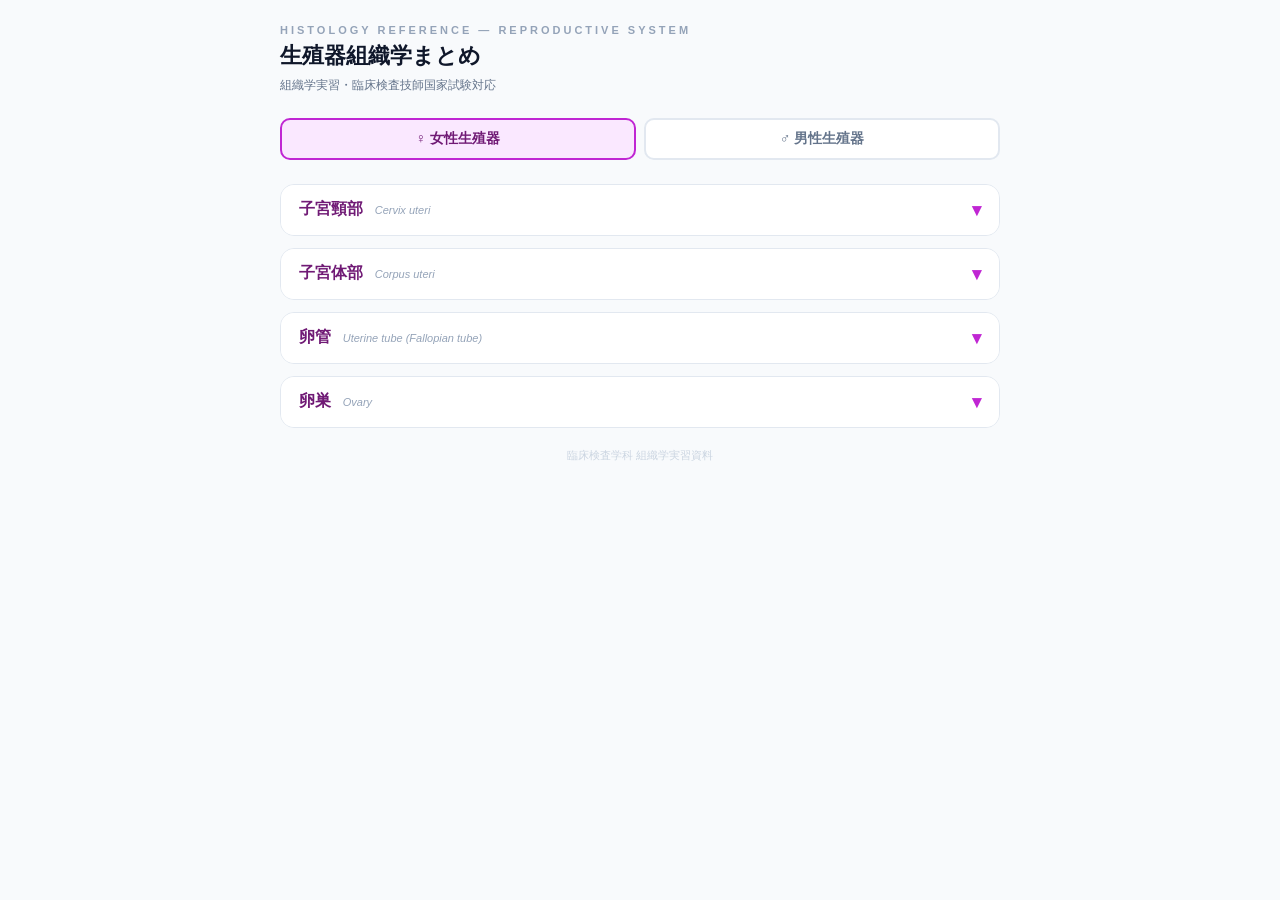
==== index.html @ 0b5ce3b3 "初回アップしたjsxファイルをHTML形式に変換" ====
<!DOCTYPE html>
<html lang="ja">
<head>
<meta charset="UTF-8">
<meta name="viewport" content="width=device-width, initial-scale=1.0">
<title>生殖器組織学まとめ｜組織学実習資料</title>
<style>
  * { box-sizing: border-box; margin: 0; padding: 0; }
  body {
    font-family: 'Hiragino Kaku Gothic ProN', 'Noto Sans JP', sans-serif;
    background: #f8fafc;
    color: #1e293b;
    min-height: 100vh;
    padding: 24px 16px;
  }
  .container { max-width: 720px; margin: 0 auto; }

  .header { margin-bottom: 24px; }
  .header-label {
    font-size: 11px; font-weight: 700; letter-spacing: 3px;
    color: #94a3b8; text-transform: uppercase; margin-bottom: 6px;
  }
  .header h1 { font-size: 22px; font-weight: 800; color: #0f172a; line-height: 1.3; }
  .header p { font-size: 12px; color: #64748b; margin-top: 6px; }

  .tabs { display: flex; gap: 8px; margin-bottom: 24px; }
  .tab {
    flex: 1; padding: 10px 0; border-radius: 10px; border: 2px solid #e2e8f0;
    background: #fff; color: #64748b; font-weight: 700; font-size: 14px;
    cursor: pointer; transition: all .15s; font-family: inherit;
  }
  .tab.active-female {
    border-color: #c026d3; background: #fae8ff; color: #701a75;
  }
  .tab.active-male {
    border-color: #2563eb; background: #dbeafe; color: #1e3a8a;
  }

  .organ-card {
    margin-bottom: 12px; border-radius: 14px; border: 1.5px solid #e2e8f0;
    overflow: hidden; background: #fff;
  }
  .organ-card.open-female { border-color: #e879f9; box-shadow: 0 4px 16px #c026d322; }
  .organ-card.open-male   { border-color: #60a5fa; box-shadow: 0 4px 16px #2563eb22; }

  .organ-header {
    width: 100%; display: flex; align-items: center; justify-content: space-between;
    padding: 14px 18px; background: #fff; border: none; cursor: pointer; text-align: left;
    font-family: inherit;
  }
  .organ-header.open-female { background: #fae8ff; }
  .organ-header.open-male   { background: #dbeafe; }

  .organ-name { font-size: 16px; font-weight: 800; }
  .female .organ-name { color: #701a75; }
  .male   .organ-name { color: #1e3a8a; }
  .organ-en { font-size: 11px; color: #94a3b8; margin-left: 8px; font-style: italic; }

  .organ-arrow { font-size: 18px; font-weight: 700; transition: transform .2s; }
  .female .organ-arrow { color: #c026d3; }
  .male   .organ-arrow { color: #2563eb; }
  .organ-arrow.open { transform: rotate(180deg); }

  .organ-body { padding: 0 12px 12px; display: none; }
  .organ-body.open { display: block; }

  .section-card {
    margin-top: 8px; border-radius: 10px; border: 1px solid #f1f5f9; overflow: hidden;
  }
  .section-card.open-female { border-color: #e879f9; }
  .section-card.open-male   { border-color: #60a5fa; }

  .section-header {
    width: 100%; display: flex; align-items: center; justify-content: space-between;
    padding: 10px 14px; background: #f8fafc; border: none; cursor: pointer;
    text-align: left; font-family: inherit;
  }
  .section-header.open-female { background: #c026d312; }
  .section-header.open-male   { background: #2563eb12; }

  .section-title { font-size: 13px; font-weight: 700; color: #334155; }
  .section-title.open-female { color: #701a75; }
  .section-title.open-male   { color: #1e3a8a; }

  .section-arrow { font-size: 14px; transition: transform .2s; }
  .female .section-arrow { color: #c026d3; }
  .male   .section-arrow { color: #2563eb; }
  .section-arrow.open { transform: rotate(90deg); }

  .section-body { display: none; padding: 10px 14px 10px 28px; list-style: none; }
  .section-body.open { display: block; }

  .section-body li {
    position: relative; font-size: 13px; color: #1e293b;
    line-height: 1.7; padding-left: 12px; margin-bottom: 4px;
  }
  .section-body li::before {
    content: ''; position: absolute; left: 0; top: 8px;
    width: 5px; height: 5px; border-radius: 50%;
  }
  .female .section-body li::before { background: #c026d3; }
  .male   .section-body li::before { background: #2563eb; }

  .footer { text-align: center; font-size: 11px; color: #cbd5e1; margin-top: 20px; }
</style>
</head>
<body>
<div class="container">
  <div class="header">
    <div class="header-label">Histology Reference — Reproductive System</div>
    <h1>生殖器組織学まとめ</h1>
    <p>組織学実習・臨床検査技師国家試験対応</p>
  </div>

  <div class="tabs">
    <button class="tab active-female" onclick="switchTab('female')">♀ 女性生殖器</button>
    <button class="tab" id="tab-male" onclick="switchTab('male')">♂ 男性生殖器</button>
  </div>

  <div id="content"></div>
  <div class="footer">臨床検査学科 組織学実習資料</div>
</div>

<script>
const data = {
  female: [
    {
      organ: "子宮頸部", en: "Cervix uteri",
      sections: [
        { title: "外子宮口・扁平上皮部（外頸部）", items: ["重層扁平上皮（非角化性）が被覆","基底層 → 傍基底層 → 中間層 → 表層の成熟過程","表層細胞は核濃縮＋糖原を豊富に含む（PAS陽性）"] },
        { title: "頸管粘膜（内頸部）", items: ["単層円柱上皮（粘液産生細胞）","粘液は淡明・泡沫状（HE染色で淡染）","腺窩（crypts）：陥入構造、真の腺ではない","間質は線維性結合組織＋少量平滑筋"] },
        { title: "扁平円柱上皮境界（SCJ）", items: ["移行帯（transformation zone）：異形成・癌の好発部位","扁平上皮化生（squamous metaplasia）が生理的に生じる","予備細胞（reserve cells）が化生の起源"] },
        { title: "臨床検査・細胞診のポイント", items: ["Pap smear：SCJからの採取が必須","コイロサイト（HPV感染）：核周囲空胞＋核異型","CIN（頸部上皮内腫瘍）：基底側から上皮内に異型細胞"] }
      ]
    },
    {
      organ: "子宮体部", en: "Corpus uteri",
      sections: [
        { title: "子宮内膜", items: ["機能層（stratum functionale）：月経で脱落","基底層（stratum basale）：脱落せず、再生の起源","腺上皮：単層円柱上皮（増殖期＝直管腺、分泌期＝鋸歯状・螺旋腺）","間質：紡錘形細胞、血管（渦巻き動脈）豊富"] },
        { title: "月経周期による変化", items: ["増殖期（卵胞期）：腺上皮核分裂増加、間質浮腫","分泌期（黄体期）：核下空胞→核上空胞→腺腔内分泌物蓄積","月経期：フィブリン血栓＋壊死組織＋好中球浸潤"] },
        { title: "子宮筋層", items: ["平滑筋束が縦・輪・斜に交錯（3層構造）","筋腫（leiomyoma）：良性、渦巻き状配列、マッソン染色で識別しやすい"] },
        { title: "臨床検査・細胞診のポイント", items: ["子宮内膜癌（類内膜癌 type I）：増殖期様の異型腺管が密集","漿液性癌（type II）：乳頭状構造＋強い核異型","内膜細胞診：核肥大・核小体明瞭・細胞質少量"] }
      ]
    },
    {
      organ: "卵管", en: "Uterine tube (Fallopian tube)",
      sections: [
        { title: "壁の構造", items: ["粘膜：複雑な縦走ひだ（最も発達：膨大部）","上皮：単層円柱上皮（線毛細胞＋分泌細胞＋楔状細胞）","固有筋層：内輪・外縦の平滑筋","漿膜：中皮（単層扁平）"] },
        { title: "部位別特徴", items: ["間質部：粘膜ひだ少、管腔最狭","峡部：壁厚、筋層発達","膨大部：粘膜ひだ最も複雑、受精の場","漏斗部（采部）：采（fimbriae）が卵子捕捉"] },
        { title: "臨床検査のポイント", items: ["異所性妊娠（子宮外妊娠）：膨大部に最多","卵管炎：粘膜ひだの癒合・消失、好中球浸潤"] }
      ]
    },
    {
      organ: "卵巣", en: "Ovary",
      sections: [
        { title: "皮質", items: ["表層上皮（胚上皮）：単層立方〜扁平上皮","白膜（tunica albuginea）：線維性結合組織","卵胞の発育段階：原始卵胞→一次卵胞→二次卵胞→グラーフ卵胞","顆粒膜細胞（granulosa cells）：卵胞壁を形成、エストロゲン産生","莢膜細胞（theca cells）：内・外莢膜、アンドロゲン産生（→顆粒膜でE2変換）"] },
        { title: "黄体・白体", items: ["黄体（corpus luteum）：排卵後、顆粒膜黄体化細胞＋莢膜黄体化細胞","顆粒膜黄体化細胞：大型、淡明細胞質、プロゲステロン産生","白体（corpus albicans）：黄体退縮後の硝子化瘢痕"] },
        { title: "髄質", items: ["血管・リンパ管・神経豊富な疎性結合組織","門細胞（hilus cells）：アンドロゲン産生（Reinke結晶は少量）"] },
        { title: "臨床検査のポイント", items: ["嚢胞性腫瘍：漿液性（単純上皮）・粘液性（杯細胞様）の上皮型識別重要","顆粒膜細胞腫：Call-Exner小体（微小卵胞様構造）が特徴","胚細胞腫瘍：未熟奇形腫、ディスゲルミノーマ等"] }
      ]
    }
  ],
  male: [
    {
      organ: "精巣", en: "Testis",
      sections: [
        { title: "精細管（seminiferous tubule）", items: ["精子形成上皮：精祖細胞→精母細胞→精子細胞→精子","セルトリ細胞（Sertoli cells）：精細管内腔まで達する、血液精巣関門（BTB）形成","BTB：セルトリ細胞間tight junction、減数分裂細胞を免疫から隔離","精子完成（spermiation）：精子頭部の核濃縮・先体形成・鞭毛形成"] },
        { title: "間質（ライディッヒ細胞）", items: ["ライディッヒ細胞（Leydig cells）：精細管間に散在、多角形・好酸性","テストステロン産生（LH刺激）","Reinke結晶：棒状ないし六角形の細胞内結晶（電顕レベル、光顕では稀）"] },
        { title: "精巣上体・精管", items: ["精巣上体上皮：偽重層円柱上皮＋静線毛（stereocilia）","精管：三層の平滑筋（内縦・中輪・外縦）、強い蠕動で精子輸送"] },
        { title: "臨床検査のポイント", items: ["精巣腫瘍：胚細胞腫瘍が95%（セミノーマ・非セミノーマ）","セミノーマ：大型均一な細胞＋リンパ球浸潤","不妊：精液検査、精子形成能評価に組織所見が重要"] }
      ]
    },
    {
      organ: "前立腺", en: "Prostate",
      sections: [
        { title: "腺構造", items: ["複合管状胞状腺：単層〜偽重層円柱上皮（分泌細胞）＋基底細胞","基底細胞：小型扁平、CK5/6陽性、幹細胞的役割","前立腺小体（corpora amylacea）：同心円状石灰化物、加齢で増加","間質：線維筋性間質（平滑筋＋膠原線維）が豊富"] },
        { title: "区域（zone）別", items: ["移行域（TZ）：BPH（良性前立腺過形成）の好発部位","辺縁域（PZ）：腺癌の好発部位（約70%）","中心域（CZ）：射精管周囲、癌は少ない"] },
        { title: "臨床検査のポイント", items: ["PSA（前立腺特異抗原）：腺上皮細胞が産生、血清マーカー","前立腺癌：腺管構造の異型・浸潤、Gleason grading（腺管パターンで5段階）","BPH：移行域の腺管＋平滑筋の過形成、基底細胞保持","PIN（前立腺上皮内腫瘍）：基底細胞層残存＋核異型"] }
      ]
    }
  ]
};

let currentTab = 'female';
const openOrgans = {};
const openSections = {};

function switchTab(tab) {
  currentTab = tab;
  document.querySelectorAll('.tab').forEach(t => {
    t.className = 'tab';
    if (t.id === 'tab-male' && tab === 'male') t.classList.add('active-male');
    if (!t.id && tab === 'female') t.classList.add('active-female');
  });
  render();
}

function toggleOrgan(key) {
  openOrgans[key] = !openOrgans[key];
  render();
}

function toggleSection(key) {
  openSections[key] = !openSections[key];
  render();
}

function render() {
  const items = data[currentTab];
  const gender = currentTab;
  let html = '';

  items.forEach((organ, oi) => {
    const oKey = `${gender}-${oi}`;
    const isOpen = !!openOrgans[oKey];
    const openClass = isOpen ? `open-${gender}` : '';

    html += `
      <div class="organ-card ${gender} ${openClass}">
        <button class="organ-header ${openClass}" onclick="toggleOrgan('${oKey}')">
          <div>
            <span class="organ-name">${organ.organ}</span>
            <span class="organ-en">${organ.en}</span>
          </div>
          <span class="organ-arrow ${isOpen ? 'open' : ''}">▾</span>
        </button>
        <div class="organ-body ${isOpen ? 'open' : ''}">
    `;

    organ.sections.forEach((sec, si) => {
      const sKey = `${oKey}-${si}`;
      const secOpen = !!openSections[sKey];
      const secOpenClass = secOpen ? `open-${gender}` : '';

      html += `
        <div class="section-card ${secOpenClass}">
          <button class="section-header ${secOpenClass}" onclick="toggleSection('${sKey}')">
            <span class="section-title ${secOpenClass}">${sec.title}</span>
            <span class="section-arrow ${secOpen ? 'open' : ''}">▶</span>
          </button>
          <ul class="section-body ${secOpen ? 'open' : ''}">
            ${sec.items.map(item => `<li>${item}</li>`).join('')}
          </ul>
        </div>
      `;
    });

    html += `</div></div>`;
  });

  document.getElementById('content').innerHTML = html;
}

render();
</script>
</body>
</html>
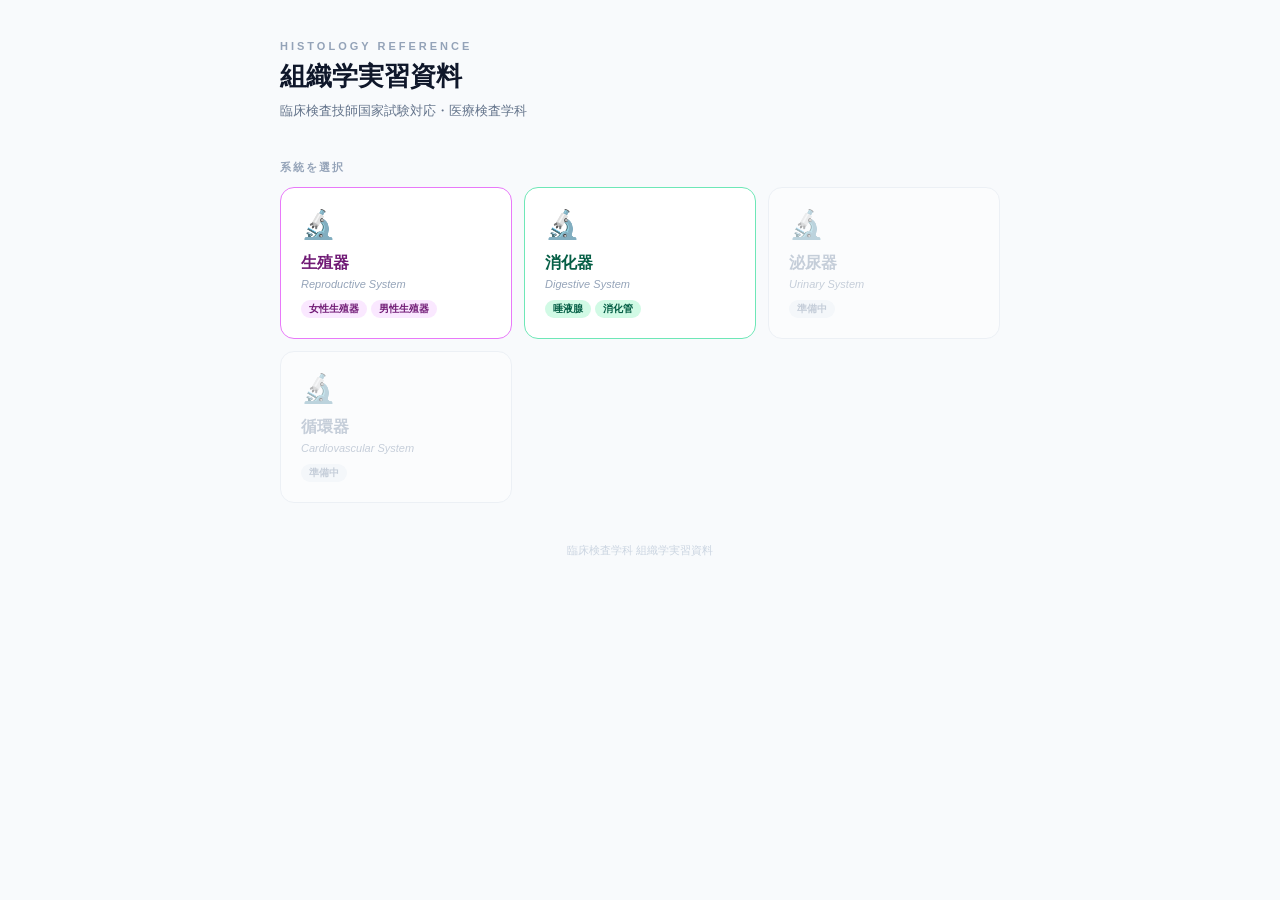
==== commit 6a54fd80: "消化器、消化管のファイルを追加" ====
--- a/index.html
+++ b/index.html
@@ -3,255 +3,109 @@
 <head>
 <meta charset="UTF-8">
 <meta name="viewport" content="width=device-width, initial-scale=1.0">
-<title>生殖器組織学まとめ｜組織学実習資料</title>
+<title>組織学実習資料｜神戸常盤大学 医療検査学科</title>
 <style>
   * { box-sizing: border-box; margin: 0; padding: 0; }
   body {
     font-family: 'Hiragino Kaku Gothic ProN', 'Noto Sans JP', sans-serif;
-    background: #f8fafc;
-    color: #1e293b;
-    min-height: 100vh;
-    padding: 24px 16px;
+    background: #f8fafc; color: #1e293b; min-height: 100vh;
+    padding: 40px 16px;
   }
   .container { max-width: 720px; margin: 0 auto; }
 
-  .header { margin-bottom: 24px; }
+  .header { margin-bottom: 40px; }
   .header-label {
     font-size: 11px; font-weight: 700; letter-spacing: 3px;
-    color: #94a3b8; text-transform: uppercase; margin-bottom: 6px;
+    color: #94a3b8; text-transform: uppercase; margin-bottom: 8px;
   }
-  .header h1 { font-size: 22px; font-weight: 800; color: #0f172a; line-height: 1.3; }
-  .header p { font-size: 12px; color: #64748b; margin-top: 6px; }
+  .header h1 { font-size: 26px; font-weight: 800; color: #0f172a; line-height: 1.3; }
+  .header p { font-size: 13px; color: #64748b; margin-top: 8px; }
 
-  .tabs { display: flex; gap: 8px; margin-bottom: 24px; }
-  .tab {
-    flex: 1; padding: 10px 0; border-radius: 10px; border: 2px solid #e2e8f0;
-    background: #fff; color: #64748b; font-weight: 700; font-size: 14px;
-    cursor: pointer; transition: all .15s; font-family: inherit;
-  }
-  .tab.active-female {
-    border-color: #c026d3; background: #fae8ff; color: #701a75;
-  }
-  .tab.active-male {
-    border-color: #2563eb; background: #dbeafe; color: #1e3a8a;
+  .section-label {
+    font-size: 11px; font-weight: 700; letter-spacing: 2px;
+    color: #94a3b8; text-transform: uppercase; margin-bottom: 12px;
   }
 
-  .organ-card {
-    margin-bottom: 12px; border-radius: 14px; border: 1.5px solid #e2e8f0;
-    overflow: hidden; background: #fff;
+  .card-grid { display: grid; grid-template-columns: repeat(auto-fit, minmax(200px, 1fr)); gap: 12px; margin-bottom: 32px; }
+
+  .card {
+    display: block; text-decoration: none;
+    background: #fff; border-radius: 14px; border: 1.5px solid #e2e8f0;
+    padding: 20px; cursor: pointer; transition: all .15s;
   }
-  .organ-card.open-female { border-color: #e879f9; box-shadow: 0 4px 16px #c026d322; }
-  .organ-card.open-male   { border-color: #60a5fa; box-shadow: 0 4px 16px #2563eb22; }
+  .card:hover { transform: translateY(-2px); box-shadow: 0 8px 24px #00000012; }
 
-  .organ-header {
-    width: 100%; display: flex; align-items: center; justify-content: space-between;
-    padding: 14px 18px; background: #fff; border: none; cursor: pointer; text-align: left;
-    font-family: inherit;
+  .card-icon { font-size: 28px; margin-bottom: 12px; }
+  .card-title { font-size: 16px; font-weight: 800; margin-bottom: 4px; }
+  .card-sub { font-size: 11px; color: #94a3b8; font-style: italic; margin-bottom: 10px; }
+  .card-tags { display: flex; flex-wrap: wrap; gap: 4px; }
+  .tag {
+    font-size: 10px; font-weight: 600; padding: 2px 8px;
+    border-radius: 20px;
   }
-  .organ-header.open-female { background: #fae8ff; }
-  .organ-header.open-male   { background: #dbeafe; }
 
-  .organ-name { font-size: 16px; font-weight: 800; }
-  .female .organ-name { color: #701a75; }
-  .male   .organ-name { color: #1e3a8a; }
-  .organ-en { font-size: 11px; color: #94a3b8; margin-left: 8px; font-style: italic; }
+  .card-reproductive { border-color: #e879f9; }
+  .card-reproductive:hover { box-shadow: 0 8px 24px #c026d322; }
+  .card-reproductive .card-title { color: #701a75; }
+  .card-reproductive .tag { background: #fae8ff; color: #701a75; }
 
-  .organ-arrow { font-size: 18px; font-weight: 700; transition: transform .2s; }
-  .female .organ-arrow { color: #c026d3; }
-  .male   .organ-arrow { color: #2563eb; }
-  .organ-arrow.open { transform: rotate(180deg); }
+  .card-digestive { border-color: #6ee7b7; }
+  .card-digestive:hover { box-shadow: 0 8px 24px #10b98122; }
+  .card-digestive .card-title { color: #065f46; }
+  .card-digestive .tag { background: #d1fae5; color: #065f46; }
 
-  .organ-body { padding: 0 12px 12px; display: none; }
-  .organ-body.open { display: block; }
+  .card-coming {
+    border-color: #e2e8f0; opacity: 0.5; cursor: default; pointer-events: none;
+  }
+  .card-coming .card-title { color: #94a3b8; }
+  .card-coming .tag { background: #f1f5f9; color: #94a3b8; }
 
-  .section-card {
-    margin-top: 8px; border-radius: 10px; border: 1px solid #f1f5f9; overflow: hidden;
-  }
-  .section-card.open-female { border-color: #e879f9; }
-  .section-card.open-male   { border-color: #60a5fa; }
-
-  .section-header {
-    width: 100%; display: flex; align-items: center; justify-content: space-between;
-    padding: 10px 14px; background: #f8fafc; border: none; cursor: pointer;
-    text-align: left; font-family: inherit;
-  }
-  .section-header.open-female { background: #c026d312; }
-  .section-header.open-male   { background: #2563eb12; }
-
-  .section-title { font-size: 13px; font-weight: 700; color: #334155; }
-  .section-title.open-female { color: #701a75; }
-  .section-title.open-male   { color: #1e3a8a; }
-
-  .section-arrow { font-size: 14px; transition: transform .2s; }
-  .female .section-arrow { color: #c026d3; }
-  .male   .section-arrow { color: #2563eb; }
-  .section-arrow.open { transform: rotate(90deg); }
-
-  .section-body { display: none; padding: 10px 14px 10px 28px; list-style: none; }
-  .section-body.open { display: block; }
-
-  .section-body li {
-    position: relative; font-size: 13px; color: #1e293b;
-    line-height: 1.7; padding-left: 12px; margin-bottom: 4px;
-  }
-  .section-body li::before {
-    content: ''; position: absolute; left: 0; top: 8px;
-    width: 5px; height: 5px; border-radius: 50%;
-  }
-  .female .section-body li::before { background: #c026d3; }
-  .male   .section-body li::before { background: #2563eb; }
-
-  .footer { text-align: center; font-size: 11px; color: #cbd5e1; margin-top: 20px; }
+  .footer { text-align: center; font-size: 11px; color: #cbd5e1; margin-top: 40px; }
 </style>
 </head>
 <body>
 <div class="container">
   <div class="header">
-    <div class="header-label">Histology Reference — Reproductive System</div>
-    <h1>生殖器組織学まとめ</h1>
-    <p>組織学実習・臨床検査技師国家試験対応</p>
+    <div class="header-label">Histology Reference</div>
+    <h1>組織学実習資料</h1>
+    <p>臨床検査技師国家試験対応・医療検査学科</p>
   </div>
 
-  <div class="tabs">
-    <button class="tab active-female" onclick="switchTab('female')">♀ 女性生殖器</button>
-    <button class="tab" id="tab-male" onclick="switchTab('male')">♂ 男性生殖器</button>
+  <div class="section-label">系統を選択</div>
+  <div class="card-grid">
+    <a class="card card-reproductive" href="reproductive.html">
+      <div class="card-icon">🔬</div>
+      <div class="card-title">生殖器</div>
+      <div class="card-sub">Reproductive System</div>
+      <div class="card-tags">
+        <span class="tag">女性生殖器</span>
+        <span class="tag">男性生殖器</span>
+      </div>
+    </a>
+    <a class="card card-digestive" href="digestive.html">
+      <div class="card-icon">🔬</div>
+      <div class="card-title">消化器</div>
+      <div class="card-sub">Digestive System</div>
+      <div class="card-tags">
+        <span class="tag">唾液腺</span>
+        <span class="tag">消化管</span>
+      </div>
+    </a>
+    <div class="card card-coming">
+      <div class="card-icon">🔬</div>
+      <div class="card-title">泌尿器</div>
+      <div class="card-sub">Urinary System</div>
+      <div class="card-tags"><span class="tag">準備中</span></div>
+    </div>
+    <div class="card card-coming">
+      <div class="card-icon">🔬</div>
+      <div class="card-title">循環器</div>
+      <div class="card-sub">Cardiovascular System</div>
+      <div class="card-tags"><span class="tag">準備中</span></div>
+    </div>
   </div>
 
-  <div id="content"></div>
   <div class="footer">臨床検査学科 組織学実習資料</div>
 </div>
-
-<script>
-const data = {
-  female: [
-    {
-      organ: "子宮頸部", en: "Cervix uteri",
-      sections: [
-        { title: "外子宮口・扁平上皮部（外頸部）", items: ["重層扁平上皮（非角化性）が被覆","基底層 → 傍基底層 → 中間層 → 表層の成熟過程","表層細胞は核濃縮＋糖原を豊富に含む（PAS陽性）"] },
-        { title: "頸管粘膜（内頸部）", items: ["単層円柱上皮（粘液産生細胞）","粘液は淡明・泡沫状（HE染色で淡染）","腺窩（crypts）：陥入構造、真の腺ではない","間質は線維性結合組織＋少量平滑筋"] },
-        { title: "扁平円柱上皮境界（SCJ）", items: ["移行帯（transformation zone）：異形成・癌の好発部位","扁平上皮化生（squamous metaplasia）が生理的に生じる","予備細胞（reserve cells）が化生の起源"] },
-        { title: "臨床検査・細胞診のポイント", items: ["Pap smear：SCJからの採取が必須","コイロサイト（HPV感染）：核周囲空胞＋核異型","CIN（頸部上皮内腫瘍）：基底側から上皮内に異型細胞"] }
-      ]
-    },
-    {
-      organ: "子宮体部", en: "Corpus uteri",
-      sections: [
-        { title: "子宮内膜", items: ["機能層（stratum functionale）：月経で脱落","基底層（stratum basale）：脱落せず、再生の起源","腺上皮：単層円柱上皮（増殖期＝直管腺、分泌期＝鋸歯状・螺旋腺）","間質：紡錘形細胞、血管（渦巻き動脈）豊富"] },
-        { title: "月経周期による変化", items: ["増殖期（卵胞期）：腺上皮核分裂増加、間質浮腫","分泌期（黄体期）：核下空胞→核上空胞→腺腔内分泌物蓄積","月経期：フィブリン血栓＋壊死組織＋好中球浸潤"] },
-        { title: "子宮筋層", items: ["平滑筋束が縦・輪・斜に交錯（3層構造）","筋腫（leiomyoma）：良性、渦巻き状配列、マッソン染色で識別しやすい"] },
-        { title: "臨床検査・細胞診のポイント", items: ["子宮内膜癌（類内膜癌 type I）：増殖期様の異型腺管が密集","漿液性癌（type II）：乳頭状構造＋強い核異型","内膜細胞診：核肥大・核小体明瞭・細胞質少量"] }
-      ]
-    },
-    {
-      organ: "卵管", en: "Uterine tube (Fallopian tube)",
-      sections: [
-        { title: "壁の構造", items: ["粘膜：複雑な縦走ひだ（最も発達：膨大部）","上皮：単層円柱上皮（線毛細胞＋分泌細胞＋楔状細胞）","固有筋層：内輪・外縦の平滑筋","漿膜：中皮（単層扁平）"] },
-        { title: "部位別特徴", items: ["間質部：粘膜ひだ少、管腔最狭","峡部：壁厚、筋層発達","膨大部：粘膜ひだ最も複雑、受精の場","漏斗部（采部）：采（fimbriae）が卵子捕捉"] },
-        { title: "臨床検査のポイント", items: ["異所性妊娠（子宮外妊娠）：膨大部に最多","卵管炎：粘膜ひだの癒合・消失、好中球浸潤"] }
-      ]
-    },
-    {
-      organ: "卵巣", en: "Ovary",
-      sections: [
-        { title: "皮質", items: ["表層上皮（胚上皮）：単層立方〜扁平上皮","白膜（tunica albuginea）：線維性結合組織","卵胞の発育段階：原始卵胞→一次卵胞→二次卵胞→グラーフ卵胞","顆粒膜細胞（granulosa cells）：卵胞壁を形成、エストロゲン産生","莢膜細胞（theca cells）：内・外莢膜、アンドロゲン産生（→顆粒膜でE2変換）"] },
-        { title: "黄体・白体", items: ["黄体（corpus luteum）：排卵後、顆粒膜黄体化細胞＋莢膜黄体化細胞","顆粒膜黄体化細胞：大型、淡明細胞質、プロゲステロン産生","白体（corpus albicans）：黄体退縮後の硝子化瘢痕"] },
-        { title: "髄質", items: ["血管・リンパ管・神経豊富な疎性結合組織","門細胞（hilus cells）：アンドロゲン産生（Reinke結晶は少量）"] },
-        { title: "臨床検査のポイント", items: ["嚢胞性腫瘍：漿液性（単純上皮）・粘液性（杯細胞様）の上皮型識別重要","顆粒膜細胞腫：Call-Exner小体（微小卵胞様構造）が特徴","胚細胞腫瘍：未熟奇形腫、ディスゲルミノーマ等"] }
-      ]
-    }
-  ],
-  male: [
-    {
-      organ: "精巣", en: "Testis",
-      sections: [
-        { title: "精細管（seminiferous tubule）", items: ["精子形成上皮：精祖細胞→精母細胞→精子細胞→精子","セルトリ細胞（Sertoli cells）：精細管内腔まで達する、血液精巣関門（BTB）形成","BTB：セルトリ細胞間tight junction、減数分裂細胞を免疫から隔離","精子完成（spermiation）：精子頭部の核濃縮・先体形成・鞭毛形成"] },
-        { title: "間質（ライディッヒ細胞）", items: ["ライディッヒ細胞（Leydig cells）：精細管間に散在、多角形・好酸性","テストステロン産生（LH刺激）","Reinke結晶：棒状ないし六角形の細胞内結晶（電顕レベル、光顕では稀）"] },
-        { title: "精巣上体・精管", items: ["精巣上体上皮：偽重層円柱上皮＋静線毛（stereocilia）","精管：三層の平滑筋（内縦・中輪・外縦）、強い蠕動で精子輸送"] },
-        { title: "臨床検査のポイント", items: ["精巣腫瘍：胚細胞腫瘍が95%（セミノーマ・非セミノーマ）","セミノーマ：大型均一な細胞＋リンパ球浸潤","不妊：精液検査、精子形成能評価に組織所見が重要"] }
-      ]
-    },
-    {
-      organ: "前立腺", en: "Prostate",
-      sections: [
-        { title: "腺構造", items: ["複合管状胞状腺：単層〜偽重層円柱上皮（分泌細胞）＋基底細胞","基底細胞：小型扁平、CK5/6陽性、幹細胞的役割","前立腺小体（corpora amylacea）：同心円状石灰化物、加齢で増加","間質：線維筋性間質（平滑筋＋膠原線維）が豊富"] },
-        { title: "区域（zone）別", items: ["移行域（TZ）：BPH（良性前立腺過形成）の好発部位","辺縁域（PZ）：腺癌の好発部位（約70%）","中心域（CZ）：射精管周囲、癌は少ない"] },
-        { title: "臨床検査のポイント", items: ["PSA（前立腺特異抗原）：腺上皮細胞が産生、血清マーカー","前立腺癌：腺管構造の異型・浸潤、Gleason grading（腺管パターンで5段階）","BPH：移行域の腺管＋平滑筋の過形成、基底細胞保持","PIN（前立腺上皮内腫瘍）：基底細胞層残存＋核異型"] }
-      ]
-    }
-  ]
-};
-
-let currentTab = 'female';
-const openOrgans = {};
-const openSections = {};
-
-function switchTab(tab) {
-  currentTab = tab;
-  document.querySelectorAll('.tab').forEach(t => {
-    t.className = 'tab';
-    if (t.id === 'tab-male' && tab === 'male') t.classList.add('active-male');
-    if (!t.id && tab === 'female') t.classList.add('active-female');
-  });
-  render();
-}
-
-function toggleOrgan(key) {
-  openOrgans[key] = !openOrgans[key];
-  render();
-}
-
-function toggleSection(key) {
-  openSections[key] = !openSections[key];
-  render();
-}
-
-function render() {
-  const items = data[currentTab];
-  const gender = currentTab;
-  let html = '';
-
-  items.forEach((organ, oi) => {
-    const oKey = `${gender}-${oi}`;
-    const isOpen = !!openOrgans[oKey];
-    const openClass = isOpen ? `open-${gender}` : '';
-
-    html += `
-      <div class="organ-card ${gender} ${openClass}">
-        <button class="organ-header ${openClass}" onclick="toggleOrgan('${oKey}')">
-          <div>
-            <span class="organ-name">${organ.organ}</span>
-            <span class="organ-en">${organ.en}</span>
-          </div>
-          <span class="organ-arrow ${isOpen ? 'open' : ''}">▾</span>
-        </button>
-        <div class="organ-body ${isOpen ? 'open' : ''}">
-    `;
-
-    organ.sections.forEach((sec, si) => {
-      const sKey = `${oKey}-${si}`;
-      const secOpen = !!openSections[sKey];
-      const secOpenClass = secOpen ? `open-${gender}` : '';
-
-      html += `
-        <div class="section-card ${secOpenClass}">
-          <button class="section-header ${secOpenClass}" onclick="toggleSection('${sKey}')">
-            <span class="section-title ${secOpenClass}">${sec.title}</span>
-            <span class="section-arrow ${secOpen ? 'open' : ''}">▶</span>
-          </button>
-          <ul class="section-body ${secOpen ? 'open' : ''}">
-            ${sec.items.map(item => `<li>${item}</li>`).join('')}
-          </ul>
-        </div>
-      `;
-    });
-
-    html += `</div></div>`;
-  });
-
-  document.getElementById('content').innerHTML = html;
-}
-
-render();
-</script>
 </body>
 </html>
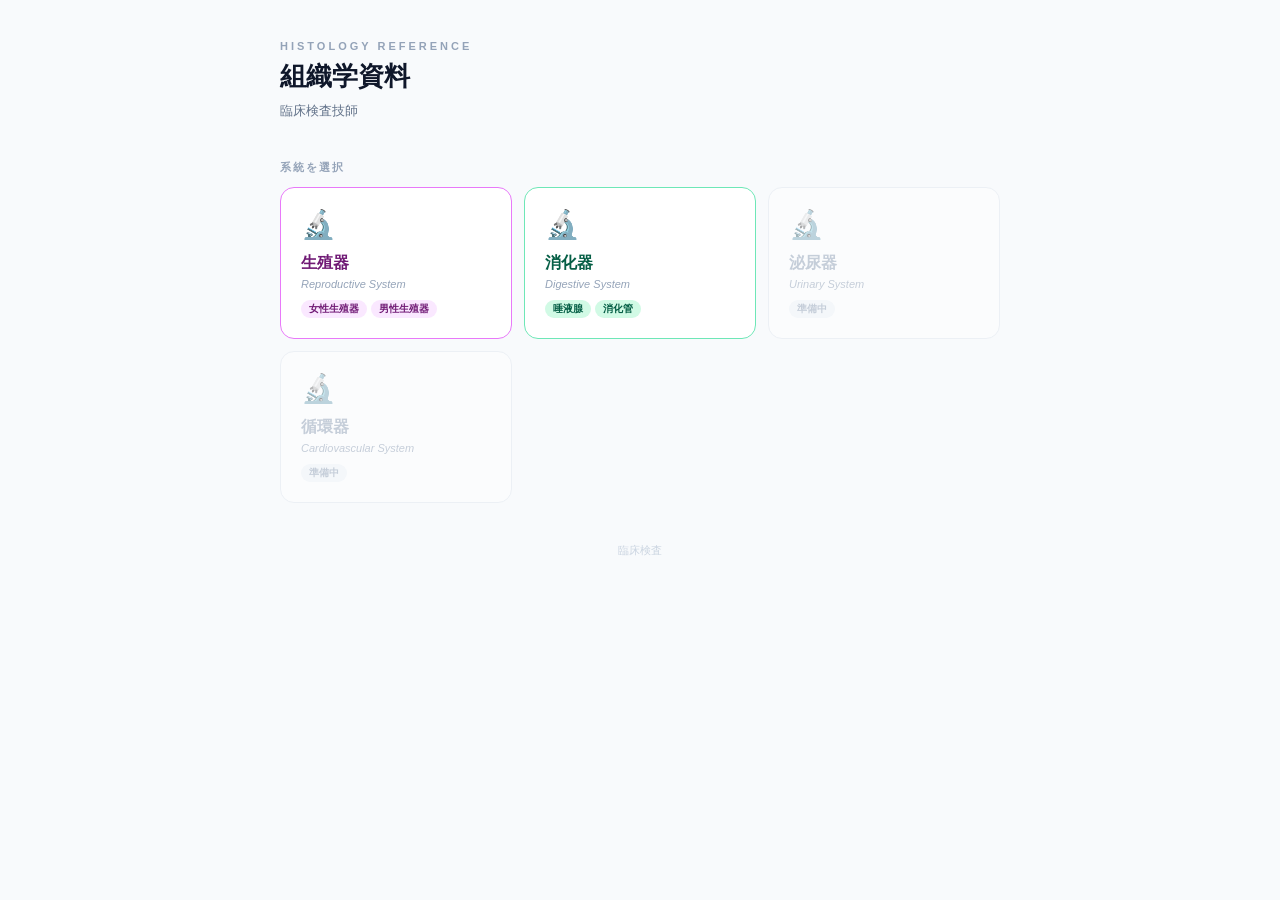
==== commit fb6eb8a0: "ヘッダーフッター編集" ====
--- a/index.html
+++ b/index.html
@@ -67,8 +67,8 @@
 <div class="container">
   <div class="header">
     <div class="header-label">Histology Reference</div>
-    <h1>組織学実習資料</h1>
-    <p>臨床検査技師国家試験対応・医療検査学科</p>
+    <h1>組織学資料</h1>
+    <p>臨床検査技師</p>
   </div>
 
   <div class="section-label">系統を選択</div>
@@ -105,7 +105,7 @@
     </div>
   </div>
 
-  <div class="footer">臨床検査学科 組織学実習資料</div>
+  <div class="footer">臨床検査</div>
 </div>
 </body>
 </html>
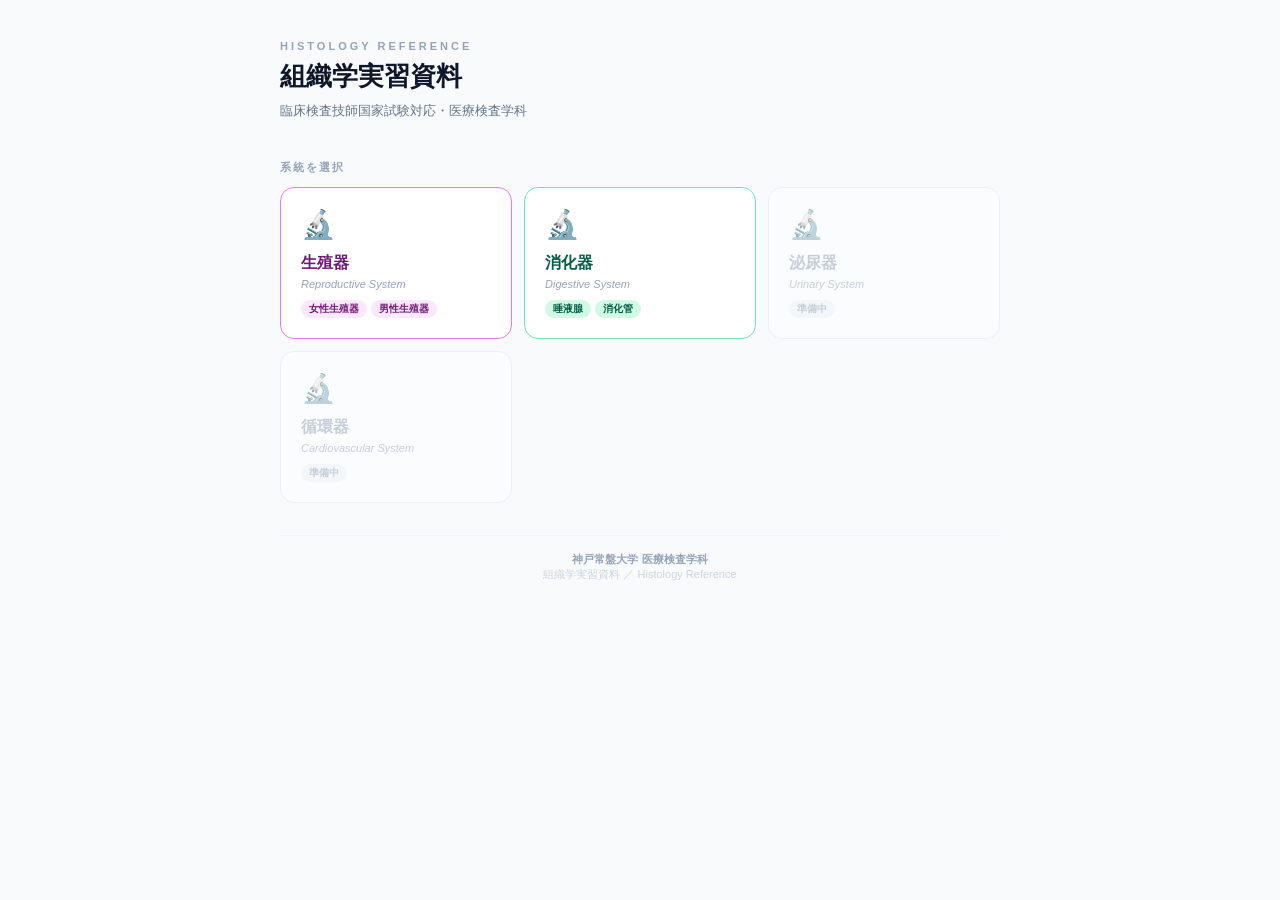
==== commit 913e1948: "CSS, jsなどを追加して、ヘッダーやフッターを編集すればそれに連動してその他のページも書き換わるようにした" ====
--- a/index.html
+++ b/index.html
@@ -4,71 +4,22 @@
 <meta charset="UTF-8">
 <meta name="viewport" content="width=device-width, initial-scale=1.0">
 <title>組織学実習資料｜神戸常盤大学 医療検査学科</title>
+<link rel="stylesheet" href="common.css">
 <style>
-  * { box-sizing: border-box; margin: 0; padding: 0; }
-  body {
-    font-family: 'Hiragino Kaku Gothic ProN', 'Noto Sans JP', sans-serif;
-    background: #f8fafc; color: #1e293b; min-height: 100vh;
-    padding: 40px 16px;
-  }
-  .container { max-width: 720px; margin: 0 auto; }
-
-  .header { margin-bottom: 40px; }
-  .header-label {
-    font-size: 11px; font-weight: 700; letter-spacing: 3px;
-    color: #94a3b8; text-transform: uppercase; margin-bottom: 8px;
-  }
-  .header h1 { font-size: 26px; font-weight: 800; color: #0f172a; line-height: 1.3; }
-  .header p { font-size: 13px; color: #64748b; margin-top: 8px; }
-
-  .section-label {
-    font-size: 11px; font-weight: 700; letter-spacing: 2px;
-    color: #94a3b8; text-transform: uppercase; margin-bottom: 12px;
-  }
-
-  .card-grid { display: grid; grid-template-columns: repeat(auto-fit, minmax(200px, 1fr)); gap: 12px; margin-bottom: 32px; }
-
-  .card {
-    display: block; text-decoration: none;
-    background: #fff; border-radius: 14px; border: 1.5px solid #e2e8f0;
-    padding: 20px; cursor: pointer; transition: all .15s;
-  }
-  .card:hover { transform: translateY(-2px); box-shadow: 0 8px 24px #00000012; }
-
-  .card-icon { font-size: 28px; margin-bottom: 12px; }
-  .card-title { font-size: 16px; font-weight: 800; margin-bottom: 4px; }
-  .card-sub { font-size: 11px; color: #94a3b8; font-style: italic; margin-bottom: 10px; }
-  .card-tags { display: flex; flex-wrap: wrap; gap: 4px; }
-  .tag {
-    font-size: 10px; font-weight: 600; padding: 2px 8px;
-    border-radius: 20px;
-  }
-
-  .card-reproductive { border-color: #e879f9; }
-  .card-reproductive:hover { box-shadow: 0 8px 24px #c026d322; }
-  .card-reproductive .card-title { color: #701a75; }
-  .card-reproductive .tag { background: #fae8ff; color: #701a75; }
-
-  .card-digestive { border-color: #6ee7b7; }
-  .card-digestive:hover { box-shadow: 0 8px 24px #10b98122; }
-  .card-digestive .card-title { color: #065f46; }
-  .card-digestive .tag { background: #d1fae5; color: #065f46; }
-
-  .card-coming {
-    border-color: #e2e8f0; opacity: 0.5; cursor: default; pointer-events: none;
-  }
-  .card-coming .card-title { color: #94a3b8; }
-  .card-coming .tag { background: #f1f5f9; color: #94a3b8; }
-
-  .footer { text-align: center; font-size: 11px; color: #cbd5e1; margin-top: 40px; }
+  body { padding: 40px 16px; }
+  .top-header { margin-bottom: 40px; }
+  .top-header-label { font-size: 11px; font-weight: 700; letter-spacing: 3px; color: #94a3b8; text-transform: uppercase; margin-bottom: 8px; }
+  .top-header h1 { font-size: 26px; font-weight: 800; color: #0f172a; line-height: 1.3; }
+  .top-header p { font-size: 13px; color: #64748b; margin-top: 8px; }
+  .section-label { font-size: 11px; font-weight: 700; letter-spacing: 2px; color: #94a3b8; text-transform: uppercase; margin-bottom: 12px; }
 </style>
 </head>
 <body>
 <div class="container">
-  <div class="header">
-    <div class="header-label">Histology Reference</div>
-    <h1>組織学資料</h1>
-    <p>臨床検査技師</p>
+  <div class="top-header">
+    <div class="top-header-label">Histology Reference</div>
+    <h1>組織学実習資料</h1>
+    <p>臨床検査技師国家試験対応・医療検査学科</p>
   </div>
 
   <div class="section-label">系統を選択</div>
@@ -104,8 +55,8 @@
       <div class="card-tags"><span class="tag">準備中</span></div>
     </div>
   </div>
-
-  <div class="footer">臨床検査</div>
 </div>
+<script src="common.js"></script>
+<script>insertFooter();</script>
 </body>
 </html>
--- a/common.css
+++ b/common.css
@@ -0,0 +1,86 @@
+* { box-sizing: border-box; margin: 0; padding: 0; }
+body {
+  font-family: 'Hiragino Kaku Gothic ProN', 'Noto Sans JP', sans-serif;
+  background: #f8fafc; color: #1e293b; min-height: 100vh; padding: 24px 16px;
+}
+.container { max-width: 720px; margin: 0 auto; }
+
+/* ヘッダー・ナビ */
+.back { display: inline-flex; align-items: center; gap: 6px; font-size: 12px; color: #64748b; text-decoration: none; margin-bottom: 20px; }
+.back:hover { color: #1e293b; }
+.page-header { margin-bottom: 24px; }
+.page-header-label { font-size: 11px; font-weight: 700; letter-spacing: 3px; color: #94a3b8; text-transform: uppercase; margin-bottom: 6px; }
+.page-header h1 { font-size: 22px; font-weight: 800; color: #0f172a; line-height: 1.3; }
+.page-header p { font-size: 12px; color: #64748b; margin-top: 6px; }
+
+/* タブ */
+.tabs { display: flex; gap: 8px; margin-bottom: 24px; }
+.tab { flex: 1; padding: 10px 0; border-radius: 10px; border: 2px solid #e2e8f0; background: #fff; color: #64748b; font-weight: 700; font-size: 13px; cursor: pointer; transition: all .15s; font-family: inherit; }
+
+/* アコーディオン共通 */
+.organ-card { margin-bottom: 12px; border-radius: 14px; border: 1.5px solid #e2e8f0; overflow: hidden; background: #fff; }
+.organ-header { width: 100%; display: flex; align-items: center; justify-content: space-between; padding: 14px 18px; background: #fff; border: none; cursor: pointer; text-align: left; font-family: inherit; }
+.organ-name { font-size: 16px; font-weight: 800; }
+.organ-en { font-size: 11px; color: #94a3b8; margin-left: 8px; font-style: italic; }
+.organ-arrow { font-size: 18px; font-weight: 700; transition: transform .2s; }
+.organ-arrow.open { transform: rotate(180deg); }
+.organ-body { padding: 0 12px 12px; display: none; }
+.organ-body.open { display: block; }
+.section-card { margin-top: 8px; border-radius: 10px; border: 1px solid #f1f5f9; overflow: hidden; }
+.section-header { width: 100%; display: flex; align-items: center; justify-content: space-between; padding: 10px 14px; background: #f8fafc; border: none; cursor: pointer; text-align: left; font-family: inherit; }
+.section-title { font-size: 13px; font-weight: 700; color: #334155; }
+.section-arrow { font-size: 14px; transition: transform .2s; }
+.section-arrow.open { transform: rotate(90deg); }
+.section-body { display: none; padding: 10px 14px 10px 28px; list-style: none; }
+.section-body.open { display: block; }
+.section-body li { position: relative; font-size: 13px; color: #1e293b; line-height: 1.7; padding-left: 12px; margin-bottom: 4px; }
+.section-body li::before { content: ''; position: absolute; left: 0; top: 8px; width: 5px; height: 5px; border-radius: 50%; }
+
+/* フッター */
+.site-footer { text-align: center; font-size: 11px; color: #cbd5e1; margin-top: 32px; padding-top: 16px; border-top: 1px solid #f1f5f9; }
+.site-footer .dept { font-weight: 600; color: #94a3b8; }
+
+/* トップページ カード */
+.card-grid { display: grid; grid-template-columns: repeat(auto-fit, minmax(200px, 1fr)); gap: 12px; margin-bottom: 32px; }
+.card { display: block; text-decoration: none; background: #fff; border-radius: 14px; border: 1.5px solid #e2e8f0; padding: 20px; cursor: pointer; transition: all .15s; }
+.card:hover { transform: translateY(-2px); box-shadow: 0 8px 24px #00000012; }
+.card-icon { font-size: 28px; margin-bottom: 12px; }
+.card-title { font-size: 16px; font-weight: 800; margin-bottom: 4px; }
+.card-sub { font-size: 11px; color: #94a3b8; font-style: italic; margin-bottom: 10px; }
+.card-tags { display: flex; flex-wrap: wrap; gap: 4px; }
+.tag { font-size: 10px; font-weight: 600; padding: 2px 8px; border-radius: 20px; }
+.card-coming { opacity: 0.5; cursor: default; pointer-events: none; }
+.card-coming .card-title { color: #94a3b8; }
+.card-coming .tag { background: #f1f5f9; color: #94a3b8; }
+
+/* 生殖器カラー */
+.theme-reproductive .tab.active { border-color: #c026d3; background: #fae8ff; color: #701a75; }
+.theme-reproductive .organ-card.open { border-color: #e879f9; box-shadow: 0 4px 16px #c026d322; }
+.theme-reproductive .organ-header.open { background: #fae8ff; }
+.theme-reproductive .organ-name { color: #701a75; }
+.theme-reproductive .organ-arrow { color: #c026d3; }
+.theme-reproductive .section-card.open { border-color: #e879f9; }
+.theme-reproductive .section-header.open { background: #c026d312; }
+.theme-reproductive .section-title.open { color: #701a75; }
+.theme-reproductive .section-arrow { color: #c026d3; }
+.theme-reproductive .section-body li::before { background: #c026d3; }
+.card-reproductive { border-color: #e879f9; }
+.card-reproductive:hover { box-shadow: 0 8px 24px #c026d322; }
+.card-reproductive .card-title { color: #701a75; }
+.card-reproductive .tag { background: #fae8ff; color: #701a75; }
+
+/* 消化器カラー */
+.theme-digestive .tab.active { border-color: #10b981; background: #d1fae5; color: #065f46; }
+.theme-digestive .organ-card.open { border-color: #6ee7b7; box-shadow: 0 4px 16px #10b98122; }
+.theme-digestive .organ-header.open { background: #d1fae5; }
+.theme-digestive .organ-name { color: #065f46; }
+.theme-digestive .organ-arrow { color: #10b981; }
+.theme-digestive .section-card.open { border-color: #6ee7b7; }
+.theme-digestive .section-header.open { background: #10b98112; }
+.theme-digestive .section-title.open { color: #065f46; }
+.theme-digestive .section-arrow { color: #10b981; }
+.theme-digestive .section-body li::before { background: #10b981; }
+.card-digestive { border-color: #6ee7b7; }
+.card-digestive:hover { box-shadow: 0 8px 24px #10b98122; }
+.card-digestive .card-title { color: #065f46; }
+.card-digestive .tag { background: #d1fae5; color: #065f46; }
